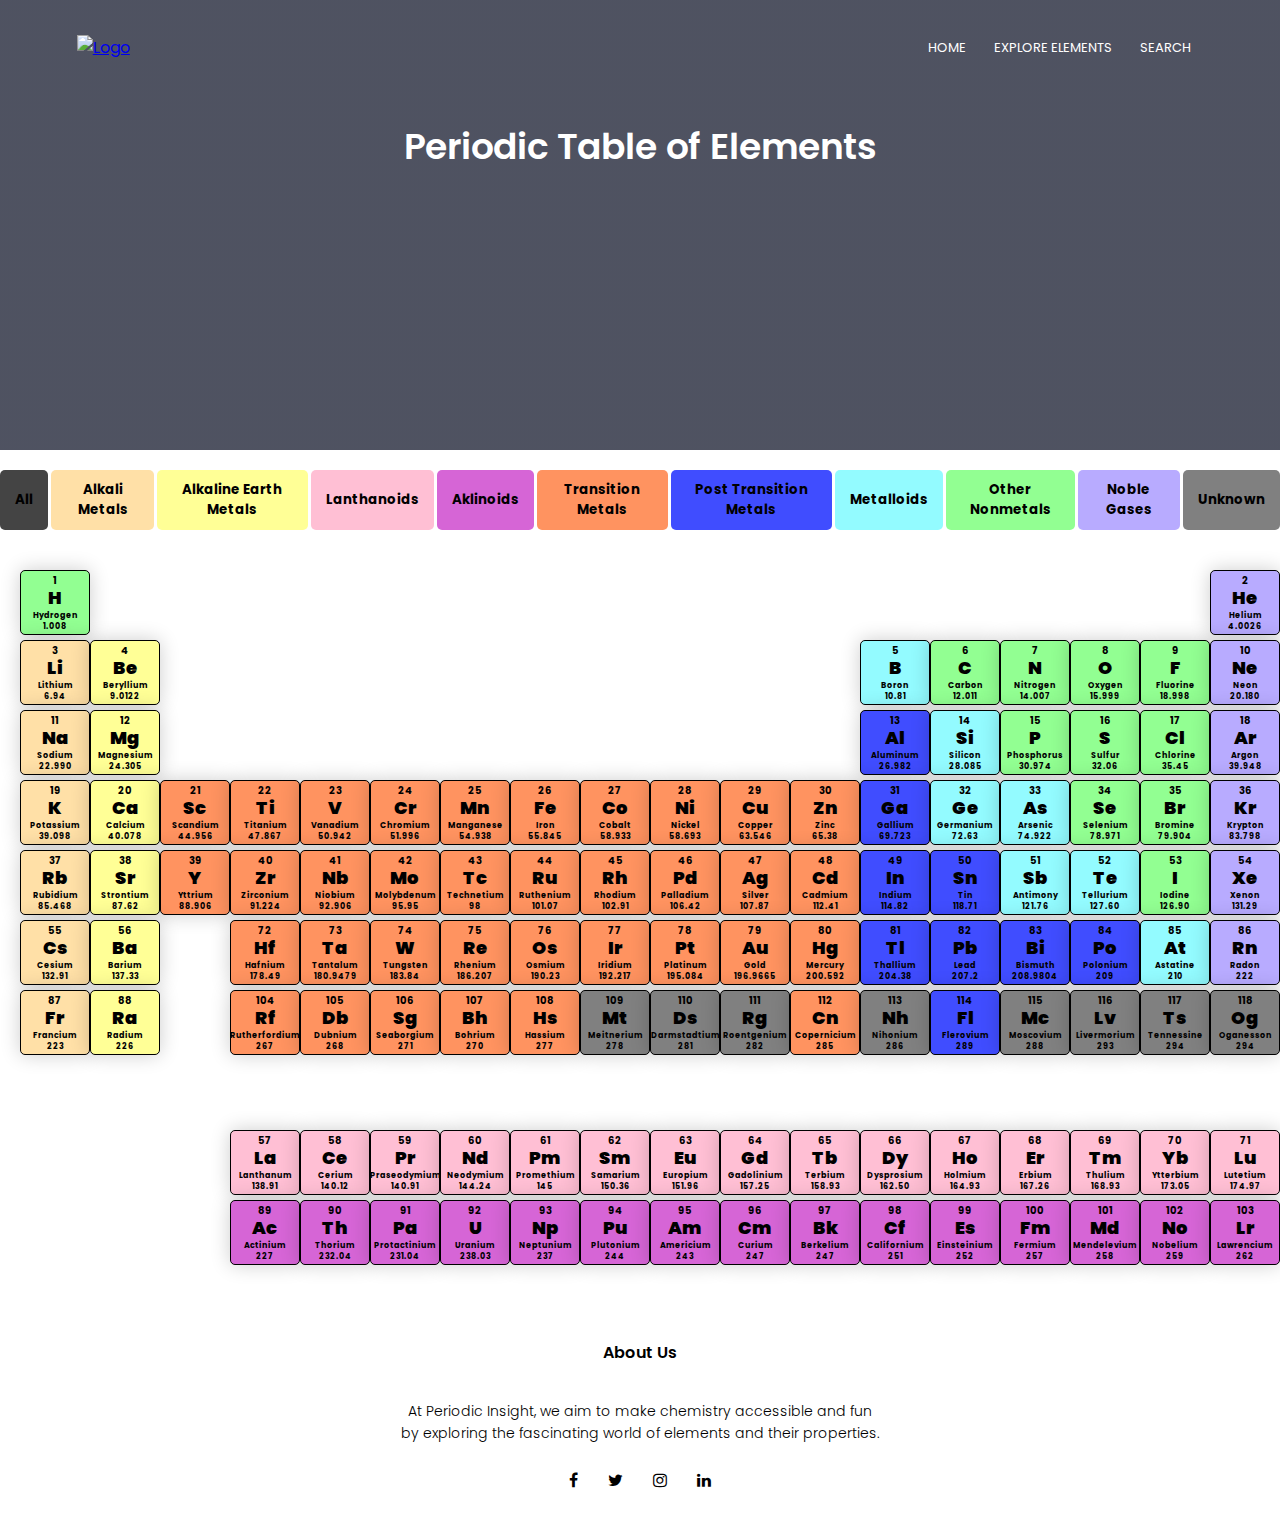
==== Explore-Elements.html @ b14cb687 "Add files via upload" ====
<!DOCTYPE html>
<html lang="en">
<head>
    <meta charset="UTF-8">
    <meta name="viewport" content="width=device-width, initial-scale=1.0">
    <title>Periodic Table</title>
    <link rel="stylesheet" href="style.css">
    <link rel="preconnect" href="https://fonts.gstatic.com">
    <link href="https://fonts.googleapis.com/css2?family=Poppins:wght@100;200;300;400;600;700&display=swap" rel="stylesheet">
    <link rel="stylesheet" href="https://stackpath.bootstrapcdn.com/font-awesome/4.7.0/css/font-awesome.min.css">
</head>
<body>
<section class="sub-header">
    <nav>
        <a href="index.html"><img src="images/logo.png" alt="Logo"></a>
        <div class="nav-links" id="navLinks">
            <i class="fa fa-times" onclick="hideMenu()"></i>
            <ul>
                <li><a href="index.html">HOME</a></li>
                <li><a href="Explore-Elements.html">EXPLORE ELEMENTS</a></li>
                <li><a href="Search.html">SEARCH</a></li>
            </ul>
        </div>
        <i class="fa fa-bars" onclick="showMenu()"></i>
    </nav>
    <h1>Periodic Table of Elements</h1>
</section>

<!-------categories------>

<div class="legend">
    <button class="all" onclick="filterCategory('all')">All</button>
    <button class="alkali-metals" onclick="filterCategory('alkali-metals')">Alkali Metals</button>
    <button class="alkaline-earth-metals" onclick="filterCategory('alkaline-earth-metals')">Alkaline Earth Metals</button>
    <button class="lanthanoids" onclick="filterCategory('lanthanoids')">Lanthanoids</button>
    <button class="aklinoids" onclick="filterCategory('aklinoids')">Aklinoids</button>
    <button class="transition-metals" onclick="filterCategory('transition-metals')">Transition Metals</button>
    <button class="post-transition-metals" onclick="filterCategory('post-transition-metals')">Post Transition Metals</button>
    <button class="metalloids" onclick="filterCategory('metalloids')">Metalloids</button>
    <button class="other-nonmentals" onclick="filterCategory('other-nonmentals')">Other Nonmetals</button>
    <button class="noble-gases" onclick="filterCategory('noble-gases')">Noble Gases</button>
    <button class="unknown" onclick="filterCategory('unknown')">Unknown</button>
</div>

<!-------elements------>

<section class="elements">
    <div class="p-Table">
        <div class="element other-nonmentals" style="grid-column: 1; grid-row: 1;">
            <div class="details">
                <div class="number">1</div>
                <div class="symbol">H</div>
                <div class="name">Hydrogen</div>
                <div class="weight">1.008</div>
            </div>
        </div>

        <div class="element noble-gases" style="grid-column: 18; grid-row: 1;">
            <div class="details">
                <div class="number">2</div>
                <div class="symbol">He</div>
                <div class="name">Helium</div>
                <div class="weight">4.0026</div>
            </div>
        </div>

        <div class="element alkali-metals" style="grid-column: 1; grid-row: 2;">
            <div class="details">
                <div class="number">3</div>
                <div class="symbol">Li</div>
                <div class="name">Lithium</div>
                <div class="weight">6.94</div>
            </div>
        </div>

        <div class="element alkaline-earth-metals" style="grid-column: 2; grid-row: 2;">
            <div class="details">
                <div class="number">4</div>
                <div class="symbol">Be</div>
                <div class="name">Beryllium</div>
                <div class="weight">9.0122</div>
            </div>
        </div>

        <div class="element metalloids" style="grid-column: 13; grid-row: 2;">
            <div class="details">
                <div class="number">5</div>
                <div class="symbol">B</div>
                <div class="name">Boron</div>
                <div class="weight">10.81</div>
            </div>
        </div>

        <div class="element other-nonmentals" style="grid-column: 14; grid-row: 2;">
            <div class="details">
                <div class="number">6</div>
                <div class="symbol">C</div>
                <div class="name">Carbon</div>
                <div class="weight">12.011</div>
            </div>
        </div>

        <div class="element other-nonmentals" style="grid-column: 15; grid-row: 2;">
            <div class="details">
                <div class="number">7</div>
                <div class="symbol">N</div>
                <div class="name">Nitrogen</div>
                <div class="weight">14.007</div>
            </div>
        </div>

        <div class="element other-nonmentals" style="grid-column: 16; grid-row: 2;">
            <div class="details">
                <div class="number">8</div>
                <div class="symbol">O</div>
                <div class="name">Oxygen</div>
                <div class="weight">15.999</div>
            </div>
        </div>

        <div class="element other-nonmentals" style="grid-column: 17; grid-row: 2;">
            <div class="details">
                <div class="number">9</div>
                <div class="symbol">F</div>
                <div class="name">Fluorine</div>
                <div class="weight">18.998</div>
            </div>
        </div>

        <div class="element noble-gases" style="grid-column: 18; grid-row: 2;">
            <div class="details">
                <div class="number">10</div>
                <div class="symbol">Ne</div>
                <div class="name">Neon</div>
                <div class="weight">20.180</div>
            </div>
        </div>

        <div class="element alkali-metals" style="grid-column: 1; grid-row: 3;">
            <div class="details">
                <div class="number">11</div>
                <div class="symbol">Na</div>
                <div class="name">Sodium</div>
                <div class="weight">22.990</div>
            </div>
        </div>

        <div class="element alkaline-earth-metals" style="grid-column: 2; grid-row: 3;">
            <div class="details">
                <div class="number">12</div>
                <div class="symbol">Mg</div>
                <div class="name">Magnesium</div>
                <div class="weight">24.305</div>
            </div>
        </div>

        <div class="element post-transition-metals" style="grid-column: 13; grid-row: 3;">
            <div class="details">
                <div class="number">13</div>
                <div class="symbol">Al</div>
                <div class="name">Aluminum</div>
                <div class="weight">26.982</div>
            </div>
        </div>

        <div class="element metalloids" style="grid-column: 14; grid-row: 3;">
            <div class="details">
                <div class="number">14</div>
                <div class="symbol">Si</div>
                <div class="name">Silicon</div>
                <div class="weight">28.085</div>
            </div>
        </div>

        <div class="element other-nonmentals" style="grid-column: 15; grid-row: 3;">
            <div class="details">
                <div class="number">15</div>
                <div class="symbol">P</div>
                <div class="name">Phosphorus</div>
                <div class="weight">30.974</div>
            </div>
        </div>

        <div class="element other-nonmentals" style="grid-column: 16; grid-row: 3;">
            <div class="details">
                <div class="number">16</div>
                <div class="symbol">S</div>
                <div class="name">Sulfur</div>
                <div class="weight">32.06</div>
            </div>
        </div>

        <div class="element other-nonmentals" style="grid-column: 17; grid-row: 3;">
            <div class="details">
                <div class="number">17</div>
                <div class="symbol">Cl</div>
                <div class="name">Chlorine</div>
                <div class="weight">35.45</div>
            </div>
        </div>

        <div class="element noble-gases" style="grid-column: 18; grid-row: 3;">
            <div class="details">
                <div class="number">18</div>
                <div class="symbol">Ar</div>
                <div class="name">Argon</div>
                <div class="weight">39.948</div>
            </div>
        </div>

        <div class="element alkali-metals" style="grid-column: 1; grid-row: 4;">
            <div class="details">
                <div class="number">19</div>
                <div class="symbol">K</div>
                <div class="name">Potassium</div>
                <div class="weight">39.098</div>
            </div>
        </div>

        <div class="element alkaline-earth-metals" style="grid-column: 2; grid-row: 4;">
            <div class="details">
                <div class="number">20</div>
                <div class="symbol">Ca</div>
                <div class="name">Calcium</div>
                <div class="weight">40.078</div>
            </div>
        </div>

        <div class="element transition-metals" style="grid-column: 3; grid-row: 4;">
            <div class="details">
                <div class="number">21</div>
                <div class="symbol">Sc</div>
                <div class="name">Scandium</div>
                <div class="weight">44.956</div>
            </div>
        </div>

        <div class="element transition-metals" style="grid-column: 4; grid-row: 4;">
            <div class="details">
                <div class="number">22</div>
                <div class="symbol">Ti</div>
                <div class="name">Titanium</div>
                <div class="weight">47.867</div>
            </div>
        </div>

        <div class="element transition-metals" style="grid-column: 5; grid-row: 4;">
            <div class="details">
                <div class="number">23</div>
                <div class="symbol">V</div>
                <div class="name">Vanadium</div>
                <div class="weight">50.942</div>
            </div>
        </div>

        <div class="element transition-metals" style="grid-column: 6; grid-row: 4;">
            <div class="details">
                <div class="number">24</div>
                <div class="symbol">Cr</div>
                <div class="name">Chromium</div>
                <div class="weight">51.996</div>
            </div>
        </div>

        <div class="element transition-metals" style="grid-column: 7; grid-row: 4;">
            <div class="details">
                <div class="number">25</div>
                <div class="symbol">Mn</div>
                <div class="name">Manganese</div>
                <div class="weight">54.938</div>
            </div>
        </div>

        <div class="element transition-metals" style="grid-column: 8; grid-row: 4;">
            <div class="details">
                <div class="number">26</div>
                <div class="symbol">Fe</div>
                <div class="name">Iron</div>
                <div class="weight">55.845</div>
            </div>
        </div>

        <div class="element transition-metals" style="grid-column: 9; grid-row: 4;">
            <div class="details">
                <div class="number">27</div>
                <div class="symbol">Co</div>
                <div class="name">Cobalt</div>
                <div class="weight">58.933</div>
            </div>
        </div>

        <div class="element transition-metals" style="grid-column: 10; grid-row: 4;">
            <div class="details">
                <div class="number">28</div>
                <div class="symbol">Ni</div>
                <div class="name">Nickel</div>
                <div class="weight">58.693</div>
            </div>
        </div>

        <div class="element transition-metals" style="grid-column: 11; grid-row: 4;">
            <div class="details">
                <div class="number">29</div>
                <div class="symbol">Cu</div>
                <div class="name">Copper</div>
                <div class="weight">63.546</div>
            </div>
        </div>

        <div class="element transition-metals" style="grid-column: 12; grid-row: 4;">
            <div class="details">
                <div class="number">30</div>
                <div class="symbol">Zn</div>
                <div class="name">Zinc</div>
                <div class="weight">65.38</div>
            </div>
        </div>

        <div class="element post-transition-metals" style="grid-column: 13; grid-row: 4;">
            <div class="details">
                <div class="number">31</div>
                <div class="symbol">Ga</div>
                <div class="name">Gallium</div>
                <div class="weight">69.723</div>
            </div>
        </div>

        <div class="element metalloids" style="grid-column: 14; grid-row: 4;">
            <div class="details">
                <div class="number">32</div>
                <div class="symbol">Ge</div>
                <div class="name">Germanium</div>
                <div class="weight">72.63</div>
            </div>
        </div>

        <div class="element metalloids" style="grid-column: 15; grid-row: 4;">
            <div class="details">
                <div class="number">33</div>
                <div class="symbol">As</div>
                <div class="name">Arsenic</div>
                <div class="weight">74.922</div>
            </div>
        </div>

        <div class="element other-nonmentals" style="grid-column: 16; grid-row: 4;">
            <div class="details">
                <div class="number">34</div>
                <div class="symbol">Se</div>
                <div class="name">Selenium</div>
                <div class="weight">78.971</div>
            </div>
        </div>

        <div class="element other-nonmentals" style="grid-column: 17; grid-row: 4;">
            <div class="details">
                <div class="number">35</div>
                <div class="symbol">Br</div>
                <div class="name">Bromine</div>
                <div class="weight">79.904</div>
            </div>
        </div>

        <div class="element noble-gases" style="grid-column: 18; grid-row: 4;">
            <div class="details">
                <div class="number">36</div>
                <div class="symbol">Kr</div>
                <div class="name">Krypton</div>
                <div class="weight">83.798</div>
            </div>
        </div>

        <div class="element alkali-metals" style="grid-column: 1; grid-row: 5;">
            <div class="details">
                <div class="number">37</div>
                <div class="symbol">Rb</div>
                <div class="name">Rubidium</div>
                <div class="weight">85.468</div>
            </div>
        </div>

        <div class="element alkaline-earth-metals" style="grid-column: 2; grid-row: 5;">
            <div class="details">
                <div class="number">38</div>
                <div class="symbol">Sr</div>
                <div class="name">Strontium</div>
                <div class="weight">87.62</div>
            </div>
        </div>

        <div class="element transition-metals" style="grid-column: 3; grid-row: 5;">
            <div class="details">
                <div class="number">39</div>
                <div class="symbol">Y</div>
                <div class="name">Yttrium</div>
                <div class="weight">88.906</div>
            </div>
        </div>

        <div class="element transition-metals" style="grid-column: 4; grid-row: 5;">
            <div class="details">
                <div class="number">40</div>
                <div class="symbol">Zr</div>
                <div class="name">Zirconium</div>
                <div class="weight">91.224</div>
            </div>
        </div>

        <div class="element transition-metals" style="grid-column: 5; grid-row: 5;">
            <div class="details">
                <div class="number">41</div>
                <div class="symbol">Nb</div>
                <div class="name">Niobium</div>
                <div class="weight">92.906</div>
            </div>
        </div>

        <div class="element transition-metals" style="grid-column: 6; grid-row: 5;">
            <div class="details">
                <div class="number">42</div>
                <div class="symbol">Mo</div>
                <div class="name">Molybdenum</div>
                <div class="weight">95.95</div>
            </div>
        </div>

        <div class="element transition-metals" style="grid-column: 7; grid-row: 5;">
            <div class="details">
                <div class="number">43</div>
                <div class="symbol">Tc</div>
                <div class="name">Technetium</div>
                <div class="weight">98</div>
            </div>
        </div>

        <div class="element transition-metals" style="grid-column: 8; grid-row: 5;">
            <div class="details">
                <div class="number">44</div>
                <div class="symbol">Ru</div>
                <div class="name">Ruthenium</div>
                <div class="weight">101.07</div>
            </div>
        </div>

        <div class="element transition-metals" style="grid-column: 9; grid-row: 5;">
            <div class="details">
                <div class="number">45</div>
                <div class="symbol">Rh</div>
                <div class="name">Rhodium</div>
                <div class="weight">102.91</div>
            </div>
        </div>

        <div class="element transition-metals" style="grid-column: 10; grid-row: 5;">
            <div class="details">
                <div class="number">46</div>
                <div class="symbol">Pd</div>
                <div class="name">Palladium</div>
                <div class="weight">106.42</div>
            </div>
        </div>

        <div class="element transition-metals" style="grid-column: 11; grid-row: 5;">
            <div class="details">
                <div class="number">47</div>
                <div class="symbol">Ag</div>
                <div class="name">Silver</div>
                <div class="weight">107.87</div>
            </div>
        </div>

        <div class="element transition-metals" style="grid-column: 12; grid-row: 5;">
            <div class="details">
                <div class="number">48</div>
                <div class="symbol">Cd</div>
                <div class="name">Cadmium</div>
                <div class="weight">112.41</div>
            </div>
        </div>

        <div class="element post-transition-metals" style="grid-column: 13; grid-row: 5;">
            <div class="details">
                <div class="number">49</div>
                <div class="symbol">In</div>
                <div class="name">Indium</div>
                <div class="weight">114.82</div>
            </div>
        </div>

        <div class="element post-transition-metals" style="grid-column: 14; grid-row: 5;">
            <div class="details">
                <div class="number">50</div>
                <div class="symbol">Sn</div>
                <div class="name">Tin</div>
                <div class="weight">118.71</div>
            </div>
        </div>

        <div class="element metalloids" style="grid-column: 15; grid-row: 5;">
            <div class="details">
                <div class="number">51</div>
                <div class="symbol">Sb</div>
                <div class="name">Antimony</div>
                <div class="weight">121.76</div>
            </div>
        </div>

        <div class="element metalloids" style="grid-column: 16; grid-row: 5;">
            <div class="details">
                <div class="number">52</div>
                <div class="symbol">Te</div>
                <div class="name">Tellurium</div>
                <div class="weight">127.60</div>
            </div>
        </div>

        <div class="element other-nonmentals" style="grid-column: 17; grid-row: 5;">
            <div class="details">
                <div class="number">53</div>
                <div class="symbol">I</div>
                <div class="name">Iodine</div>
                <div class="weight">126.90</div>
            </div>
        </div>

        <div class="element noble-gases" style="grid-column: 18; grid-row: 5;">
            <div class="details">
                <div class="number">54</div>
                <div class="symbol">Xe</div>
                <div class="name">Xenon</div>
                <div class="weight">131.29</div>
            </div>
        </div>

        <div class="element alkali-metals" style="grid-column: 1; grid-row: 6;">
            <div class="details">
                <div class="number">55</div>
                <div class="symbol">Cs</div>
                <div class="name">Cesium</div>
                <div class="weight">132.91</div>
            </div>
        </div>

        <div class="element alkaline-earth-metals" style="grid-column: 2; grid-row: 6;">
            <div class="details">
                <div class="number">56</div>
                <div class="symbol">Ba</div>
                <div class="name">Barium</div>
                <div class="weight">137.33</div>
            </div>
        </div>

        <div class="element lanthanoids" style="grid-column: 4; grid-row: 9;">
            <div class="details">
                <div class="number">57</div>
                <div class="symbol">La</div>
                <div class="name">Lanthanum</div>
                <div class="weight">138.91</div>
            </div>
        </div>

        <div class="element lanthanoids" style="grid-column: 5; grid-row: 9;">
            <div class="details">
                <div class="number">58</div>
                <div class="symbol">Ce</div>
                <div class="name">Cerium</div>
                <div class="weight">140.12</div>
            </div>
        </div>

        <div class="element lanthanoids" style="grid-column: 6; grid-row: 9;">
            <div class="details">
                <div class="number">59</div>
                <div class="symbol">Pr</div>
                <div class="name">Praseodymium</div>
                <div class="weight">140.91</div>
            </div>
        </div>

        <div class="element lanthanoids" style="grid-column: 7; grid-row: 9;">
            <div class="details">
                <div class="number">60</div>
                <div class="symbol">Nd</div>
                <div class="name">Neodymium</div>
                <div class="weight">144.24</div>
            </div>
        </div>

        <div class="element lanthanoids" style="grid-column: 8; grid-row: 9;">
            <div class="details">
                <div class="number">61</div>
                <div class="symbol">Pm</div>
                <div class="name">Promethium</div>
                <div class="weight">145</div>
            </div>
        </div>

        <div class="element lanthanoids" style="grid-column: 9; grid-row: 9;">
            <div class="details">
                <div class="number">62</div>
                <div class="symbol">Sm</div>
                <div class="name">Samarium</div>
                <div class="weight">150.36</div>
            </div>
        </div>

        <div class="element lanthanoids" style="grid-column: 10; grid-row: 9;">
            <div class="details">
                <div class="number">63</div>
                <div class="symbol">Eu</div>
                <div class="name">Europium</div>
                <div class="weight">151.96</div>
            </div>
        </div>

        <div class="element lanthanoids" style="grid-column: 11; grid-row: 9;">
            <div class="details">
                <div class="number">64</div>
                <div class="symbol">Gd</div>
                <div class="name">Gadolinium</div>
                <div class="weight">157.25</div>
            </div>
        </div>

        <div class="element lanthanoids" style="grid-column: 12; grid-row: 9;">
            <div class="details">
                <div class="number">65</div>
                <div class="symbol">Tb</div>
                <div class="name">Terbium</div>
                <div class="weight">158.93</div>
            </div>
        </div>

        <div class="element lanthanoids" style="grid-column: 13; grid-row: 9;">
            <div class="details">
                <div class="number">66</div>
                <div class="symbol">Dy</div>
                <div class="name">Dysprosium</div>
                <div class="weight">162.50</div>
            </div>
        </div>

        <div class="element lanthanoids" style="grid-column: 14; grid-row: 9;">
            <div class="details">
                <div class="number">67</div>
                <div class="symbol">Ho</div>
                <div class="name">Holmium</div>
                <div class="weight">164.93</div>
            </div>
        </div>

        <div class="element lanthanoids" style="grid-column: 15; grid-row: 9;">
            <div class="details">
                <div class="number">68</div>
                <div class="symbol">Er</div>
                <div class="name">Erbium</div>
                <div class="weight">167.26</div>
            </div>
        </div>

        <div class="element lanthanoids" style="grid-column: 16; grid-row: 9;">
            <div class="details">
                <div class="number">69</div>
                <div class="symbol">Tm</div>
                <div class="name">Thulium</div>
                <div class="weight">168.93</div>
            </div>
        </div>

        <div class="element lanthanoids" style="grid-column: 17; grid-row: 9;">
            <div class="details">
                <div class="number">70</div>
                <div class="symbol">Yb</div>
                <div class="name">Ytterbium</div>
                <div class="weight">173.05</div>
            </div>
        </div>

        <div class="element lanthanoids" style="grid-column: 18; grid-row: 9;">
            <div class="details">
                <div class="number">71</div>
                <div class="symbol">Lu</div>
                <div class="name">Lutetium</div>
                <div class="weight">174.97</div>
            </div>
        </div>

        <div class="element transition-metals" style="grid-column: 4; grid-row: 6;">
            <div class="details">
                <div class="number">72</div>
                <div class="symbol">Hf</div>
                <div class="name">Hafnium</div>
                <div class="weight">178.49</div>
            </div>
        </div>

        <div class="element transition-metals" style="grid-column: 5; grid-row: 6;">
            <div class="details">
                <div class="number">73</div>
                <div class="symbol">Ta</div>
                <div class="name">Tantalum</div>
                <div class="weight">180.9479</div>
            </div>
        </div>

        <div class="element transition-metals" style="grid-column: 6; grid-row: 6;">
            <div class="details">
                <div class="number">74</div>
                <div class="symbol">W</div>
                <div class="name">Tungsten</div>
                <div class="weight">183.84</div>
            </div>
        </div>

        <div class="element transition-metals" style="grid-column: 7; grid-row: 6;">
            <div class="details">
                <div class="number">75</div>
                <div class="symbol">Re</div>
                <div class="name">Rhenium</div>
                <div class="weight">186.207</div>
            </div>
        </div>

        <div class="element transition-metals" style="grid-column: 8; grid-row: 6;">
            <div class="details">
                <div class="number">76</div>
                <div class="symbol">Os</div>
                <div class="name">Osmium</div>
                <div class="weight">190.23</div>
            </div>
        </div>

        <div class="element transition-metals" style="grid-column: 9; grid-row: 6;">
            <div class="details">
                <div class="number">77</div>
                <div class="symbol">Ir</div>
                <div class="name">Iridium</div>
                <div class="weight">192.217</div>
            </div>
        </div>

        <div class="element transition-metals" style="grid-column: 10; grid-row: 6;">
            <div class="details">
                <div class="number">78</div>
                <div class="symbol">Pt</div>
                <div class="name">Platinum</div>
                <div class="weight">195.084</div>
            </div>
        </div>

        <div class="element transition-metals" style="grid-column: 11; grid-row: 6;">
            <div class="details">
                <div class="number">79</div>
                <div class="symbol">Au</div>
                <div class="name">Gold</div>
                <div class="weight">196.9665</div>
            </div>
        </div>

        <div class="element transition-metals" style="grid-column: 12; grid-row: 6;">
            <div class="details">
                <div class="number">80</div>
                <div class="symbol">Hg</div>
                <div class="name">Mercury</div>
                <div class="weight">200.592</div>
            </div>
        </div>

        <div class="element post-transition-metals" style="grid-column: 13; grid-row: 6;">
            <div class="details">
                <div class="number">81</div>
                <div class="symbol">Tl</div>
                <div class="name">Thallium</div>
                <div class="weight">204.38</div>
            </div>
        </div>

        <div class="element post-transition-metals" style="grid-column: 14; grid-row: 6;">
            <div class="details">
                <div class="number">82</div>
                <div class="symbol">Pb</div>
                <div class="name">Lead</div>
                <div class="weight">207.2</div>
            </div>
        </div>

        <div class="element post-transition-metals" style="grid-column: 15; grid-row: 6;">
            <div class="details">
                <div class="number">83</div>
                <div class="symbol">Bi</div>
                <div class="name">Bismuth</div>
                <div class="weight">208.9804</div>
            </div>
        </div>

        <div class="element post-transition-metals" style="grid-column: 16; grid-row: 6;">
            <div class="details">
                <div class="number">84</div>
                <div class="symbol">Po</div>
                <div class="name">Polonium</div>
                <div class="weight">209</div>
            </div>
        </div>

        <div class="element metalloids" style="grid-column: 17; grid-row: 6;">
            <div class="details">
                <div class="number">85</div>
                <div class="symbol">At</div>
                <div class="name">Astatine</div>
                <div class="weight">210</div>
            </div>
        </div>

        <div class="element noble-gases" style="grid-column: 18; grid-row: 6;">
            <div class="details">
                <div class="number">86</div>
                <div class="symbol">Rn</div>
                <div class="name">Radon</div>
                <div class="weight">222</div>
            </div>
        </div>

        <div class="element alkali-metals" style="grid-column: 1; grid-row: 7;">
            <div class="details">
                <div class="number">87</div>
                <div class="symbol">Fr</div>
                <div class="name">Francium</div>
                <div class="weight">223</div>
            </div>
        </div>

        <div class="element alkaline-earth-metals" style="grid-column: 2; grid-row: 7;">
            <div class="details">
                <div class="number">88</div>
                <div class="symbol">Ra</div>
                <div class="name">Radium</div>
                <div class="weight">226</div>
            </div>
        </div>

        <div class="element aklinoids" style="grid-column: 4; grid-row: 10;">
            <div class="details">
                <div class="number">89</div>
                <div class="symbol">Ac</div>
                <div class="name">Actinium</div>
                <div class="weight">227</div>
            </div>
        </div>

        <div class="element aklinoids" style="grid-column: 5; grid-row: 10;">
            <div class="details">
                <div class="number">90</div>
                <div class="symbol">Th</div>
                <div class="name">Thorium</div>
                <div class="weight">232.04</div>
            </div>
        </div>

        <div class="element aklinoids" style="grid-column: 6; grid-row: 10;">
            <div class="details">
                <div class="number">91</div>
                <div class="symbol">Pa</div>
                <div class="name">Protactinium</div>
                <div class="weight">231.04</div>
            </div>
        </div>

        <div class="element aklinoids" style="grid-column: 7; grid-row: 10;">
            <div class="details">
                <div class="number">92</div>
                <div class="symbol">U</div>
                <div class="name">Uranium</div>
                <div class="weight">238.03</div>
            </div>
        </div>

        <div class="element aklinoids" style="grid-column: 8; grid-row: 10;">
            <div class="details">
                <div class="number">93</div>
                <div class="symbol">Np</div>
                <div class="name">Neptunium</div>
                <div class="weight">237</div>
            </div>
        </div>

        <div class="element aklinoids" style="grid-column: 9; grid-row: 10;">
            <div class="details">
                <div class="number">94</div>
                <div class="symbol">Pu</div>
                <div class="name">Plutonium</div>
                <div class="weight">244</div>
            </div>
        </div>

        <div class="element aklinoids" style="grid-column: 10; grid-row: 10;">
            <div class="details">
                <div class="number">95</div>
                <div class="symbol">Am</div>
                <div class="name">Americium</div>
                <div class="weight">243</div>
            </div>
        </div>

        <div class="element aklinoids" style="grid-column: 11; grid-row: 10;">
            <div class="details">
                <div class="number">96</div>
                <div class="symbol">Cm</div>
                <div class="name">Curium</div>
                <div class="weight">247</div>
            </div>
        </div>

        <div class="element aklinoids" style="grid-column: 12; grid-row: 10;">
            <div class="details">
                <div class="number">97</div>
                <div class="symbol">Bk</div>
                <div class="name">Berkelium</div>
                <div class="weight">247</div>
            </div>
        </div>

        <div class="element aklinoids" style="grid-column: 13; grid-row: 10;">
            <div class="details">
                <div class="number">98</div>
                <div class="symbol">Cf</div>
                <div class="name">Californium</div>
                <div class="weight">251</div>
            </div>
        </div>

        <div class="element aklinoids" style="grid-column: 14; grid-row: 10;">
            <div class="details">
                <div class="number">99</div>
                <div class="symbol">Es</div>
                <div class="name">Einsteinium</div>
                <div class="weight">252</div>
            </div>
        </div>

        <div class="element aklinoids" style="grid-column: 15; grid-row: 10;">
            <div class="details">
                <div class="number">100</div>
                <div class="symbol">Fm</div>
                <div class="name">Fermium</div>
                <div class="weight">257</div>
            </div>
        </div>

        <div class="element aklinoids" style="grid-column: 16; grid-row: 10;">
            <div class="details">
                <div class="number">101</div>
                <div class="symbol">Md</div>
                <div class="name">Mendelevium</div>
                <div class="weight">258</div>
            </div>
        </div>

        <div class="element aklinoids" style="grid-column: 17; grid-row: 10;">
            <div class="details">
                <div class="number">102</div>
                <div class="symbol">No</div>
                <div class="name">Nobelium</div>
                <div class="weight">259</div>
            </div>
        </div>

        <div class="element aklinoids" style="grid-column: 18; grid-row: 10;">
            <div class="details">
                <div class="number">103</div>
                <div class="symbol">Lr</div>
                <div class="name">Lawrencium</div>
                <div class="weight">262</div>
            </div>
        </div>

        <div class="element transition-metals" style="grid-column: 4; grid-row: 7;">
            <div class="details">
                <div class="number">104</div>
                <div class="symbol">Rf</div>
                <div class="name">Rutherfordium</div>
                <div class="weight">267</div>
            </div>
        </div>

        <div class="element transition-metals" style="grid-column: 5; grid-row: 7;">
            <div class="details">
                <div class="number">105</div>
                <div class="symbol">Db</div>
                <div class="name">Dubnium</div>
                <div class="weight">268</div>
            </div>
        </div>

        <div class="element transition-metals" style="grid-column: 6; grid-row: 7;">
            <div class="details">
                <div class="number">106</div>
                <div class="symbol">Sg</div>
                <div class="name">Seaborgium</div>
                <div class="weight">271</div>
            </div>
        </div>

        <div class="element transition-metals" style="grid-column: 7; grid-row: 7;">
            <div class="details">
                <div class="number">107</div>
                <div class="symbol">Bh</div>
                <div class="name">Bohrium</div>
                <div class="weight">270</div>
            </div>
        </div>

        <div class="element transition-metals" style="grid-column: 8; grid-row: 7;">
            <div class="details">
                <div class="number">108</div>
                <div class="symbol">Hs</div>
                <div class="name">Hassium</div>
                <div class="weight">277</div>
            </div>
        </div>

        <div class="element unknown" style="grid-column: 9; grid-row: 7;">
            <div class="details">
                <div class="number">109</div>
                <div class="symbol">Mt</div>
                <div class="name">Meitnerium</div>
                <div class="weight">278</div>
            </div>
        </div>

        <div class="element unknown" style="grid-column: 10; grid-row: 7;">
            <div class="details">
                <div class="number">110</div>
                <div class="symbol">Ds</div>
                <div class="name">Darmstadtium</div>
                <div class="weight">281</div>
            </div>
        </div>

        <div class="element unknown" style="grid-column: 11; grid-row: 7;">
            <div class="details">
                <div class="number">111</div>
                <div class="symbol">Rg</div>
                <div class="name">Roentgenium</div>
                <div class="weight">282</div>
            </div>
        </div>

        <div class="element transition-metals" style="grid-column: 12; grid-row: 7;">
            <div class="details">
                <div class="number">112</div>
                <div class="symbol">Cn</div>
                <div class="name">Copernicium</div>
                <div class="weight">285</div>
            </div>
        </div>

        <div class="element unknown" style="grid-column: 13; grid-row: 7;">
            <div class="details">
                <div class="number">113</div>
                <div class="symbol">Nh</div>
                <div class="name">Nihonium</div>
                <div class="weight">286</div>
            </div>
        </div>

        <div class="element post-transition-metals" style="grid-column: 14; grid-row: 7;">
            <div class="details">
                <div class="number">114</div>
                <div class="symbol">Fl</div>
                <div class="name">Flerovium</div>
                <div class="weight">289</div>
            </div>
        </div>

        <div class="element unknown" style="grid-column: 15; grid-row: 7;">
            <div class="details">
                <div class="number">115</div>
                <div class="symbol">Mc</div>
                <div class="name">Moscovium</div>
                <div class="weight">288</div>
            </div>
        </div>

        <div class="element unknown" style="grid-column: 16; grid-row: 7;">
            <div class="details">
                <div class="number">116</div>
                <div class="symbol">Lv</div>
                <div class="name">Livermorium</div>
                <div class="weight">293</div>
            </div>
        </div>

        <div class="element unknown" style="grid-column: 17; grid-row: 7;">
            <div class="details">
                <div class="number">117</div>
                <div class="symbol">Ts</div>
                <div class="name">Tennessine</div>
                <div class="weight">294</div>
            </div>
        </div>

        <div class="element unknown" style="grid-column: 18; grid-row: 7;">
            <div class="details">
                <div class="number">118</div>
                <div class="symbol">Og</div>
                <div class="name">Oganesson</div>
                <div class="weight">294</div>
            </div>
        </div>

    </div>
</section>


<!-----JavaScript for Categories----->
<script>
    function filterCategory(category) {
        // Get all element divs
        const elements = document.querySelectorAll('.element');
        
        // Loop through each element
        elements.forEach(element => {
            // If the category is 'all', reset all to colorful
            if (category === 'all') {
                element.style.backgroundColor = '';
                element.style.opacity = '1';
            } else {
                // Check if the element contains the selected category
                if (element.classList.contains(category)) {
                    element.style.opacity = '1'; // Show elements of the selected category
                } else {
                    element.style.opacity = '0.2'; // Dim out the rest
                }
            }
        });
    }
</script>
    

<!----- footer ----->

<section class="footer">
    <h4>About Us</h4>
    <p>At Periodic Insight, we aim to make chemistry accessible and fun 
    <br>by exploring the fascinating world of elements and their properties.</p>
    <div class="icons">
        <i class="fa fa-facebook"></i>
        <i class="fa fa-twitter"></i>
        <i class="fa fa-instagram"></i>
        <i class="fa fa-linkedin"></i>
    </div>
</section>

<!------- JavaScript for Toggle Menu -------> 
<script>
    var navLinks = document.getElementById("navLinks");
    function showMenu(){
        navLinks.style.right = "0";
    }
    function hideMenu(){
        navLinks.style.right = "-200px";
    }
</script>

</body>
</html>
---- style.css ----
* {
    margin: 0;
    padding: 0;
    font-family: 'Poppins', sans-serif;
}
.header {
    min-height: 100vh;
    width: 100%;
    background-image: linear-gradient(rgba(4, 9, 30, 0.7),rgba(4, 9, 30, 0.7)),url(images/banner.png);
    background-position: center;
    background-size: cover;
    position: relative;
}
nav{
    display: flex;
    padding: 2% 6%;
    justify-content: space-between;
    align-items: center;
}
nav img{
    width: 250px;
}
.nav-links{
    flex: 1;
    text-align: right;
}
.nav-links ul li{
    list-style: none;
    display: inline-block;
    padding: 8px 12px;
    position: relative;
}
.nav-links ul li a{
    color: #fff;
    text-decoration: none;
    font-size: 13px;
}
.nav-links ul li::after{
    content: '';
    width: 0%;
    height: 2px;
    background: #ffd000;
    display: block;
    margin: auto;
    transition: 0.5s;
}
.nav-links ul li:hover::after{
    width: 100%;
}
.text-box{
    width: 90%;
    color: #fff;
    position: absolute;
    top: 50%;
    left: 50%;
    transform: translate(-50%,-50%);
    text-align: center;
}
.text-box h1{
    font-size: 62px;
}
.text-box p{
    margin: 10px 0 40px;
    font-size: 14px;
    color: #fff;
}
.hero-btn{
    display: inline-block;
    text-decoration: none;
    color: #fff;
    border: 1px solid#fff;
    padding: 12px 34px;
    font-size: 13px;
    background: transparent;
    position: relative;
    cursor: pointer;
}
.hero-btn:hover{
    bottom: 1px solid #b39200;
    background: #b39200;
    transition: 1s;
}

nav .fa{
    display: none;
}

@media(max-width: 700px){
    .text-box h1{
        font-size: 20px;
        font-weight: bold;
    }
    .nav-links ul li{
        display: block;
    }
    .nav-links{
        position: absolute;
        background: #1576ab;
        height: 100vh;
        width: 200px;
        top: 0;
        right: -200px;
        text-align: left;
        z-index: 2;
        transition: 1s;
    }
    nav .fa{
        display: block;
        color: #fff;
        margin: 10px;
        font-size: 22px;
        cursor: pointer;
    }
    .nav-links ul{
        padding: 30px;

    }
}

/*----- explore -----*/

.explore {
    width: 80%;
    margin: auto;
    text-align: center;
    padding-top: 100px;
    margin-bottom: 50px; /* Adds space between explore and the next section (info) */
}

h1 {
    font-size: 36px;
    font-weight: 600;
}

p {
    color: #000000;
    font-size: 14px;
    font-weight: 300;
    line-height: 22px;
    padding: 10px;
}

.row {
    margin-top: 5%;
    display: flex;
    justify-content: space-between;
    gap: 20px; /* Adds space between explore boxes */
}

.explore-col {
    flex-basis: 31%;
    background: #e6eeff;
    border-radius: 10px;
    margin-bottom: 5%;
    padding: 20px 12px;
    box-sizing: border-box;
    transition: 0.5s;
}

h3 {
    text-align: center;
    font-weight: 600;
    margin: 10px 0;
}

.explore-col:hover {
    box-shadow: 0 0 40px 0px rgba(0, 0, 0, 0.2);
}

/*-----info------*/

.info {
    width: 80%;
    margin: auto;
    text-align: center;
    padding-top: 50px; /* Adjust the top padding to control the gap between sections */
}

.info-row {
    margin-top: 5%;
    display: flex;
    justify-content: center;
    align-items: flex-start;
    flex-wrap: wrap;
    gap: 20px; /* Adds space between info boxes */
}

.info-col {
    flex-basis: 31%;
    background: #e6eeff;
    border-radius: 10px;
    padding: 20px 12px;
    box-sizing: border-box;
    transition: 0.5s;
    text-align: left;
    line-height: 1.6;
}

.info-col:hover {
    box-shadow: 0 0 40px 0px rgba(0, 0, 0, 0.2);
}

/* Media Query for smaller screens */
@media (max-width: 700px) {
    .row, .info-row {
        flex-direction: column;
        gap: 20px; /* Ensure there's consistent gap on smaller screens */
    }
}


/*------footer------*/

.footer{
    width: 100%;
    text-align: center;
    padding: 30px 0;
}
.footer h4{
    margin-bottom: 25px;
    margin-top: 20px;
    font-weight: 600;
}
.icons .fa{
    color: #000000;
    margin:  0 13px;
    cursor: pointer;
    padding: 18px 0;
}

/*--------- Explore Elements page -------*/

.sub-header{
    height: 50vh;
    width: 100%;
    background-image: linear-gradient(rgba(4,9,30,0.7),rgba(4,9,30,0.7)),url(images/element.jpg);
    background-position: center;
    background-size: cover;
    text-align: center;
    color: #fff;
}
.sub-header h1{
    margin-top: 25px;
}

/*-------elements------*/

* {
    box-sizing: border-box;
    margin: 0;
    padding: 0;
}

body {
    font-family: Arial, sans-serif;
}

.p-Table {
    display: grid;
    grid-template-columns: repeat(18, 1fr); /* 18 columns for elements */
    grid-auto-rows: minmax(70px, auto); /* Adjusted row height */
    gap: -50px; /* Reduced gap between grid items */
    padding: 20px;
    justify-items: center;
    background-color: #fff;
}

.element {
    background-color: #c0d4fc;
    border: 1px solid #000000;
    border-radius: 5px;
    text-align: center;
    display: flex;
    flex-direction: column;
    justify-content: center;
    align-items: center;
    padding: 2px; /* Reduced padding inside the element */
    width: 70px; /* Adjusted width */
    height: 65px; /* Adjusted height */
    transition: box-shadow 0.3s ease,transform 0.3s ease;
    box-shadow: 0 0 20px rgba(0, 0, 0, 0.2);
}

.element:hover,
.element.active{
    box-shadow: 0 0 40px rgba(0, 0, 0, 0.4); /* Larger shadow on hover and active state */
    transform: scale(2.05); /* Slightly scale up the element */
    font-weight: bold; /* Make text bold */
}

.details {
    font-size: 12px;
    line-height: 1.2; /* Added line height to balance spacing */
    font-weight: bold;
}

.number {
    font-size: 10px;
    color: #000000;
    margin-top: 2px;
    text-align: center;
}

.symbol {
    font-size: 18px;
    font-weight: bolder;
}

.name {
    font-size: 8px;
    color: #000000;
    margin-top: 2px; /* Small margin to adjust space */
    margin-bottom: 2px; /* Small margin to adjust space */
}

.weight {
    font-size: 8px;
    color: #000000;
    margin-top: 2px; /* Small margin to ensure good spacing */
}

/* Color Categories */
.alkali-metals{
    background-color: rgb(255, 224, 167);
}
.alkaline-earth-metals{
    background-color: rgb(255, 255, 150);
}
.lanthanoids{
    background-color: rgb(255, 191, 212);
}
.aklinoids{
    background-color: rgb(214, 101, 214);
}
.transition-metals{
    background-color: rgb(255, 147, 96);
}
.post-transition-metals{
    background-color: rgb(64, 77, 255);
}
.metalloids{
    background-color: rgb(147, 251, 255);
}
.other-nonmentals{
    background-color: rgb(146, 255, 146);
}
.noble-gases{
    background-color: rgb(184, 171, 255);
}
.unknown{
    background-color: grey;
}


@media (max-width: 700px) {
    .p-Table {
        display: flex; /* Use flexbox to align items in a single column */
        flex-wrap: wrap; /* Allow items to wrap to the next line */
        justify-content: center; /* Center the elements */
        padding: 5px; /* Adjust padding if necessary */
    }

    .element {
        width: 80px; /* Adjust element width for smaller screens */
        height: 80px; /* Adjust element height */
        margin: 5px; /* Add margin for spacing between elements */
    }

    .details {
        font-size: 12px; /* Reduce font size for smaller screens */
    }

    .number {
        font-size: 10px; /* Reduce number font size */
    }

    .symbol {
        font-size: 18px; /* Reduce symbol font size */
    }

    .name {
        font-size: 12px; /* Reduce name font size */
    }

    .weight {
        font-size: 10px; /* Reduce weight font size */
    }
}

/*-----legend----*/
.legend {
    margin-bottom: 20px;
    margin-top: 20px;
    display: flex;
    justify-content: center;
    gap: 3px;
}

.legend button {
    padding: 10px 15px;
    border: none;
    color: rgb(0, 0, 0);
    border-radius: 5px;
    cursor: pointer;
    transition: background-color 0.3s, opacity 0.3s;
    font-weight: bold;
}

.legend button:hover {
    opacity: 0.8;
}

.legend button.active {
    opacity: 1;
    font-weight: bold;
}

/* Legend button colors */
.all {
    background-color: #444; /* Generic color for 'All' */
    color: rgb(255, 255, 255);
}

.alkali-metals {
    background-color: rgb(255, 224, 167);
}

.alkaline-earth-metals {
    background-color: rgb(255, 255, 150);
}

.lanthanoids {
    background-color: rgb(255, 191, 212);
}

.aklinoids {
    background-color: rgb(214, 101, 214);
}

.transition-metals {
    background-color: rgb(255, 147, 96);
}

.post-transition-metals {
    background-color: rgb(64, 77, 255);
}

.metalloids {
    background-color: rgb(147, 251, 255);
}

.other-nonmentals {
    background-color: rgb(146, 255, 146);
}

.noble-gases {
    background-color: rgb(184, 171, 255);
}

.unknown {
    background-color: grey;
}
/* Media Query for smaller screens */
@media screen and (max-width: 600px) {
    .legend {
        flex-wrap: wrap;
        justify-content: center;
    }

    .legend button {
        padding: 8px 10px;
        font-size: 0.9em;
        flex-basis: calc(33% - 6px); /* Each button takes about 1/3 of the width */
        margin-bottom: 5px;
    }

    .legend button:nth-child(3n) {
        margin-right: 0; /* Remove margin from every 3rd button */
    }
}

/* Center the search bar on the page */
  .search-container {
    display: flex;
    justify-content: center;
    align-items: center;
    margin-top: 50px;
  }
  
  #search-bar {
    width: 400px;
    padding: 15px;
    border-radius: 25px;
    border: 2px solid #00aaff;
    outline: none;
    font-size: 16px;
    transition: all 0.3s ease;
    box-shadow: 0 4px 6px rgba(0, 0, 0, 0.1);
  }
  
  #search-bar:focus {
    border-color: #007acc;
    box-shadow: 0 6px 12px rgba(0, 0, 0, 0.2);
  }
  
  #search-btn {
    padding: 15px 20px;
    margin-left: 10px;
    background-color: #00aaff;
    color: white;
    border: none;
    border-radius: 25px;
    cursor: pointer;
    font-size: 16px;
    transition: background-color 0.3s ease;
  }
  
  #search-btn:hover {
    background-color: #007acc;
  }
  
/* Result container for element box and details */
.result-container {
    display: flex; /* Ensure it's shown as flex */
    margin-top: 30px; /* Space above the result container */
    justify-content: flex-start; /* Align items to the left */
    align-items: flex-start; /* Align items to the start vertically */
    text-align: left; /* Left align text */
    flex-wrap: wrap; /* Allow wrapping to multiple rows */
    max-width: 100%; /* Prevent exceeding the screen width */
    padding-left: 30px; /* Padding on the left for spacing */
}

/* Element box on the left */
.element-box {
    width: 120px; /* Fixed width for the box */
    height: 120px; /* Fixed height for the box */
    background-color: #e6eeff; /* Box color */
    border: 2px solid #00aaff; /* Box border */
    padding: 10px; /* Padding inside the box */
    margin: 10px; /* Equal margin around boxes */
    font-size: 16px; /* Font size for atomic number and symbol */
    font-weight: bold; /* Make the font bold */
    color: #333; /* Text color */
    display: flex; /* Use flexbox for centering content */
    justify-content: center; /* Center content horizontally */
    align-items: center; /* Center content vertically */
    flex-direction: column; /* Column direction for content */
    text-align: center; /* Center text */
}

/* Element details on the right */
.element-details {
    display: block; /* Display block to stack content */
    text-align: left; /* Left align text within details */
    font-size: 16px; /* Font size for details */
    color: #333; /* Text color */
    margin-left: 20px; /* Margin on the left for spacing */
    margin-top: 10px; /* Margin on the top for vertical spacing */
    padding: 10px; /* Padding around the details */
}

/* Style for strong text */
.element-details strong {
    color: #007acc; /* Color for strong text */
    font-weight: bold; /* Bold strong text */
}

/* Media queries for smaller screens */
@media (max-width: 768px) {
    .result-container {
        flex-direction: column; /* Stack elements vertically on small screens */
        align-items: flex-start; /* Align items to the start */
        padding-left: 20px; /* Adjust padding on small screens */
    }

    .element-box {
        width: 100px; /* Smaller width for the box */
        height: 100px; /* Smaller height for the box */
        font-size: 14px; /* Adjust font size for smaller screens */
        margin: 8px; /* Reduced margin between boxes */
    }

    .element-details {
        font-size: 14px; /* Adjust font size for details */
        margin-left: 10px; /* Reduced margin for details */
    }
}

@media (max-width: 480px) {
    .result-container {
        flex-direction: column; /* Stack elements vertically on very small screens */
        align-items: flex-start; /* Align items to the start */
    }

    .element-box {
        width: 80px; /* Smaller width for the box on very small screens */
        height: 80px; /* Smaller height for the box */
        font-size: 12px; /* Adjust font size for very small screens */
        margin: 5px; /* Maintain margin */
    }

    .element-details {
        font-size: 12px; /* Font size for details on very small screens */
        margin: 5px; /* Maintain margin */
        margin-left: 20px; /* Left margin for small screens */
    }
}
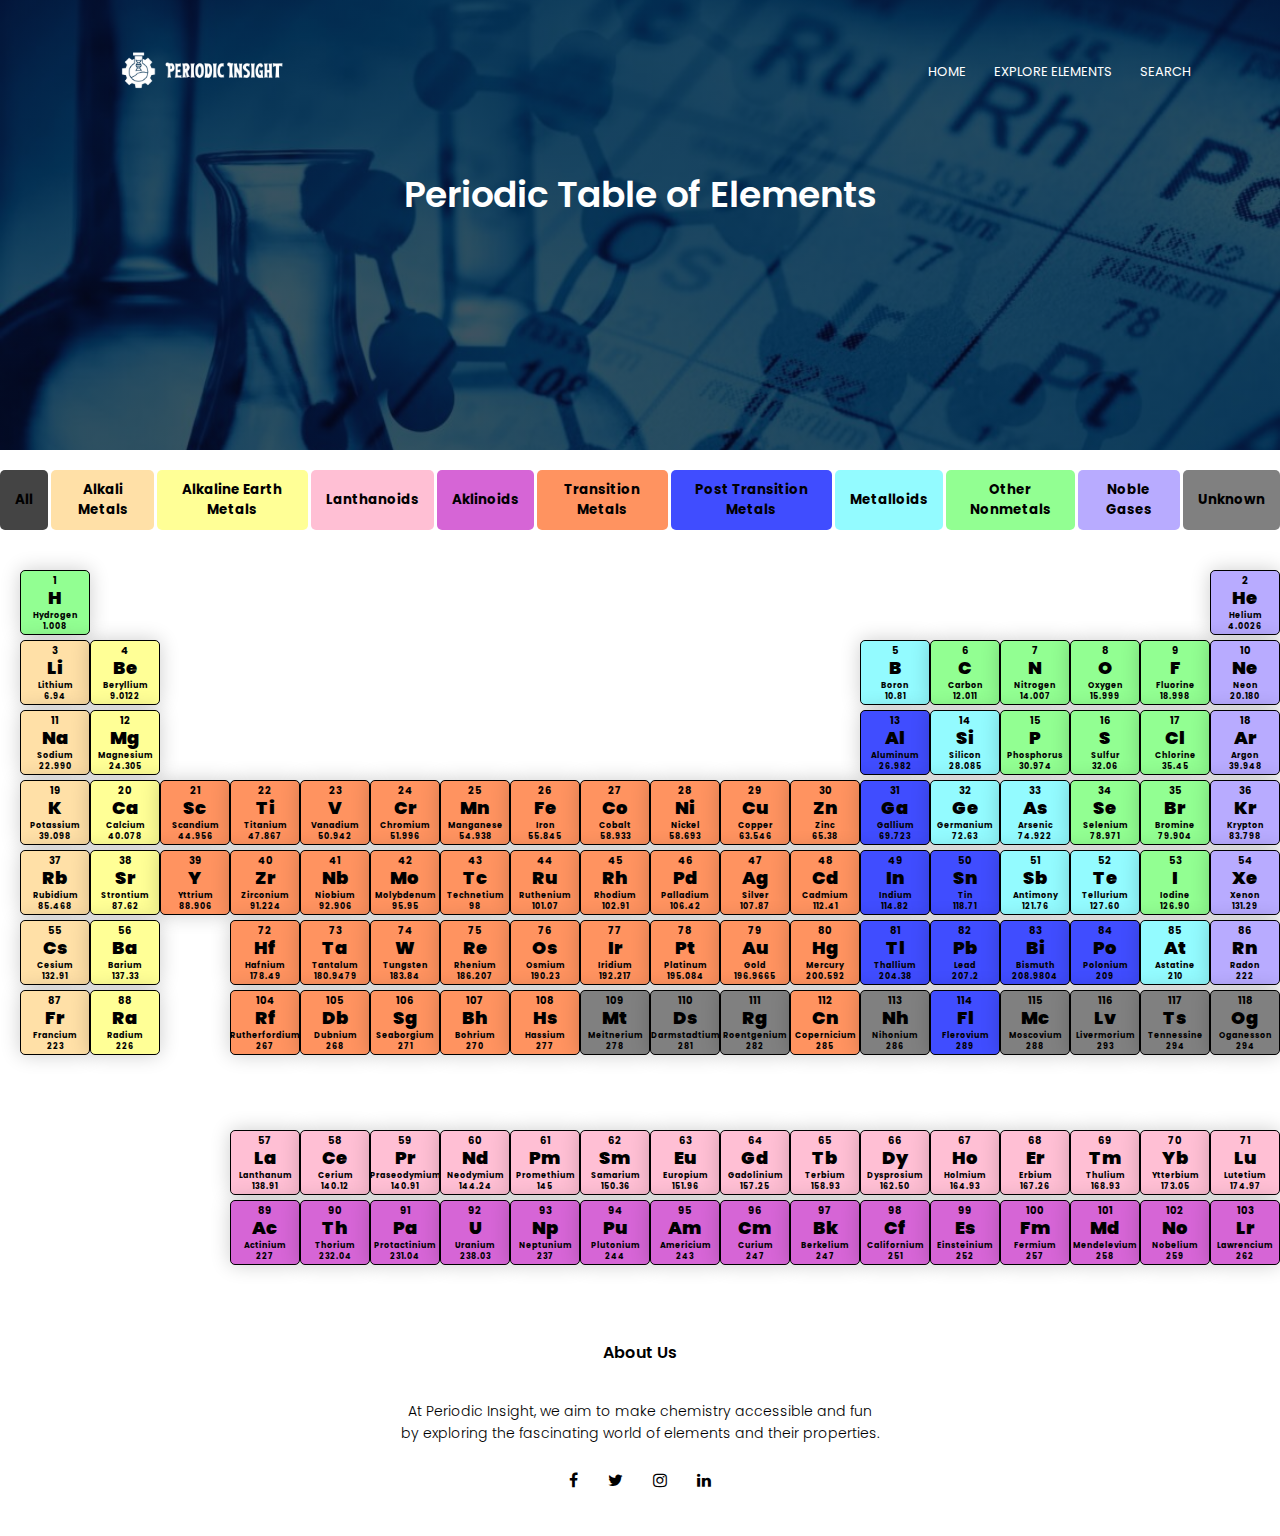
==== commit fc9df2ab: "Update Explore-Elements.html" ====
--- a/Explore-Elements.html
+++ b/Explore-Elements.html
@@ -12,7 +12,7 @@
 <body>
 <section class="sub-header">
     <nav>
-        <a href="index.html"><img src="images/logo.png" alt="Logo"></a>
+        <a href="index.html"><img src="logo.png" alt="Logo"></a>
         <div class="nav-links" id="navLinks">
             <i class="fa fa-times" onclick="hideMenu()"></i>
             <ul>
--- a/style.css
+++ b/style.css
@@ -6,7 +6,7 @@
 .header {
     min-height: 100vh;
     width: 100%;
-    background-image: linear-gradient(rgba(4, 9, 30, 0.7),rgba(4, 9, 30, 0.7)),url(images/banner.png);
+    background-image: linear-gradient(rgba(4, 9, 30, 0.7),rgba(4, 9, 30, 0.7)),url(banner.png);
     background-position: center;
     background-size: cover;
     position: relative;
@@ -233,7 +233,7 @@
 .sub-header{
     height: 50vh;
     width: 100%;
-    background-image: linear-gradient(rgba(4,9,30,0.7),rgba(4,9,30,0.7)),url(images/element.jpg);
+    background-image: linear-gradient(rgba(4,9,30,0.7),rgba(4,9,30,0.7)),url(element.jpg);
     background-position: center;
     background-size: cover;
     text-align: center;
